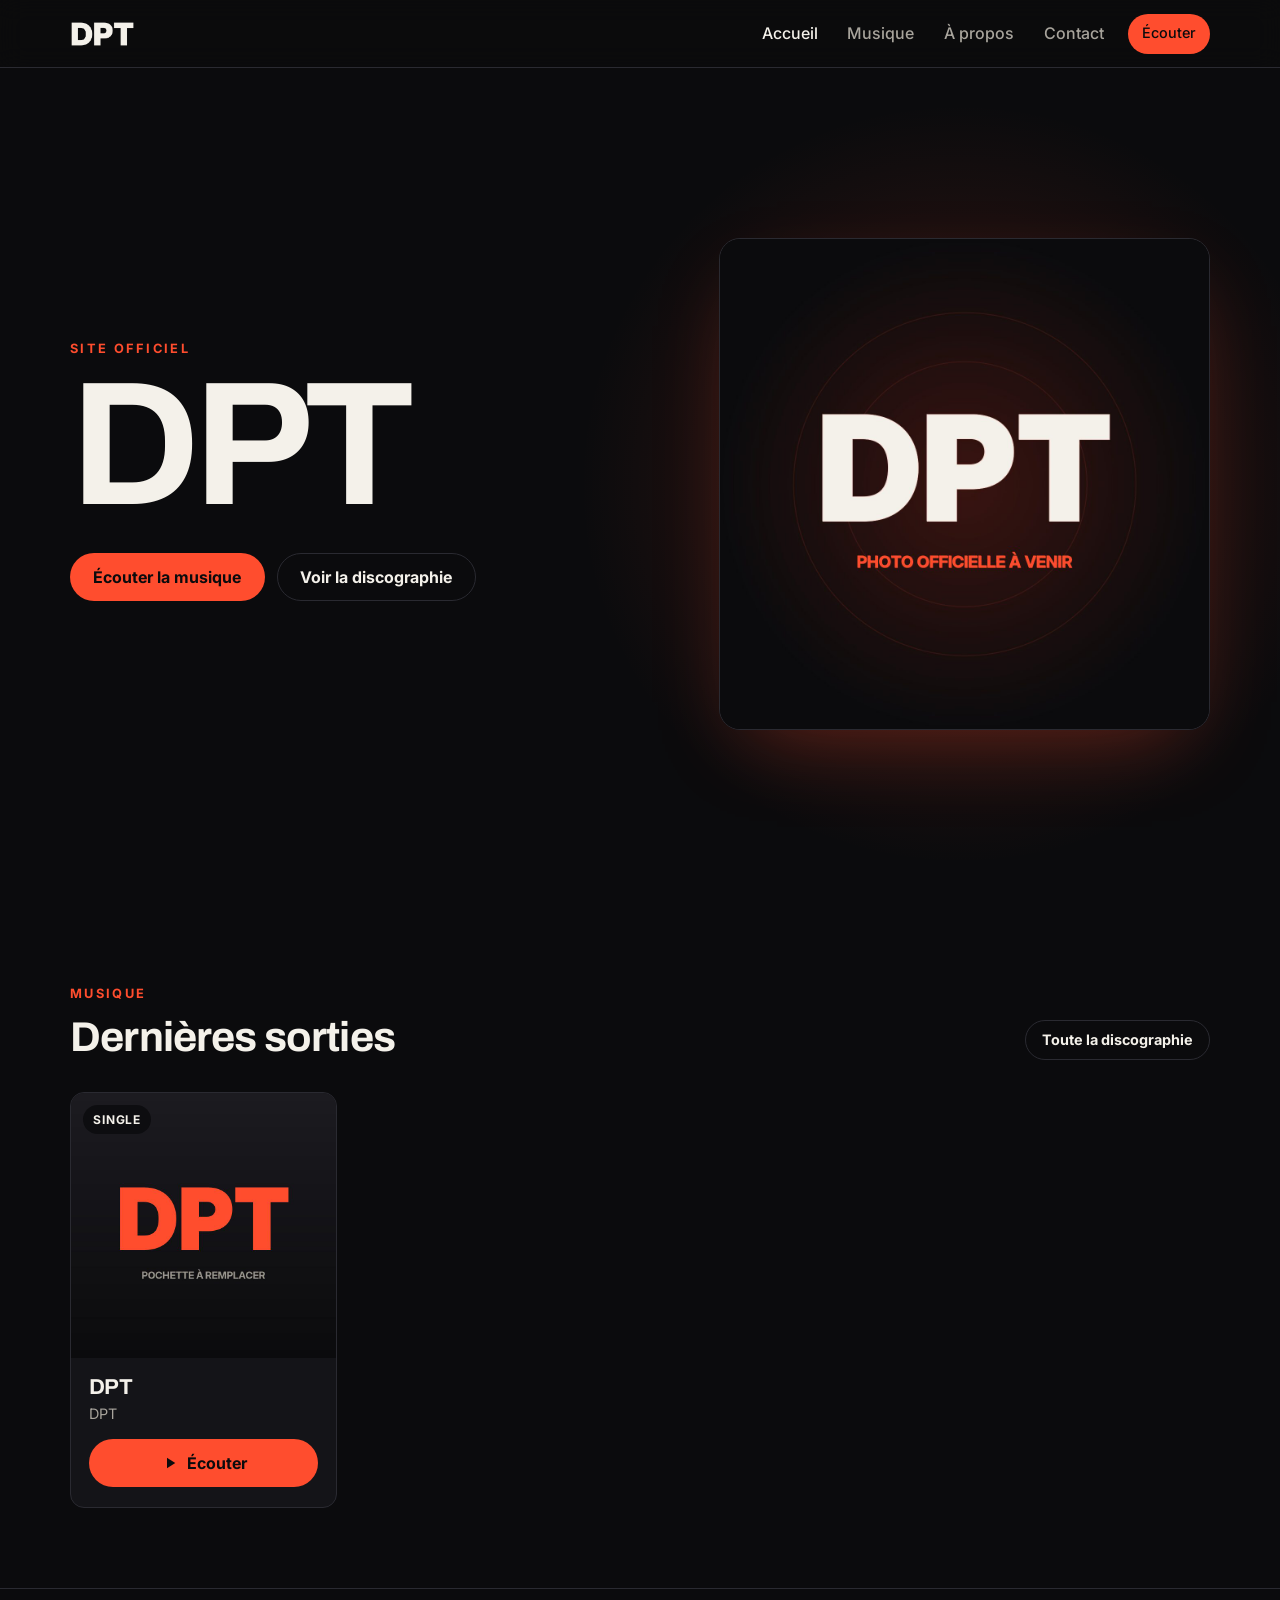
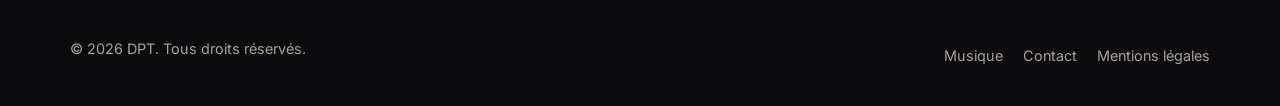
==== index.html @ 4502f267 "Site officiel de DPT : pages, discographie dynamique, SEO et guide de publication Site statique comp" ====
<!DOCTYPE html>
<html lang="fr">
<head>
  <meta charset="utf-8">
  <meta name="viewport" content="width=device-width, initial-scale=1">
  <title>DPT — Site officiel</title>
  <meta name="description" content="Découvrez la musique de DPT : singles, projets, clips et liens d’écoute officiels.">
  <link rel="canonical" href="https://dptmusic.fr/">
  <meta name="theme-color" content="#0b0b0d">

  <!-- Partage sur les réseaux (WhatsApp, Instagram, X, Facebook) -->
  <meta property="og:type" content="website">
  <meta property="og:site_name" content="DPT">
  <meta property="og:locale" content="fr_FR">
  <meta property="og:title" content="DPT — Site officiel">
  <meta property="og:description" content="Écoutez toute la musique de DPT.">
  <meta property="og:image" content="https://dptmusic.fr/assets/img/artist.jpg">
  <meta property="og:image:width" content="1200">
  <meta property="og:image:height" content="1200">
  <meta property="og:image:alt" content="DPT">
  <meta property="og:url" content="https://dptmusic.fr/">
  <meta name="twitter:card" content="summary_large_image">
  <meta name="twitter:title" content="DPT — Site officiel">
  <meta name="twitter:description" content="Écoutez toute la musique de DPT.">
  <meta name="twitter:image" content="https://dptmusic.fr/assets/img/artist.jpg">

  <!-- Favicon -->
  <link rel="icon" href="assets/img/favicon.svg" type="image/svg+xml">
  <link rel="icon" href="assets/img/favicon-32.png" sizes="32x32" type="image/png">
  <link rel="apple-touch-icon" href="assets/img/apple-touch-icon.png">

  <!-- Polices -->
  <link rel="preconnect" href="https://fonts.googleapis.com">
  <link rel="preconnect" href="https://fonts.gstatic.com" crossorigin>
  <link rel="stylesheet" href="https://fonts.googleapis.com/css2?family=Archivo:wght@800;900&amp;family=Inter:wght@400;500;600;700&amp;display=swap">

  <link rel="stylesheet" href="assets/css/style.css">
  <script src="assets/js/main.js" defer></script>
</head><body>
  <a class="skip-link" href="#contenu">Aller au contenu</a>

  <header class="site-header">
    <div class="container">
      <a class="brand" href="index.html" aria-label="DPT — Accueil">
        <!-- LOGO : remplacez assets/img/logo.png par le logo officiel (PNG transparent, environ 600 px de large) -->
        <img src="assets/img/logo.png" alt="DPT" width="413" height="166">
      </a>
      <button class="nav-toggle" type="button" aria-expanded="false" aria-controls="site-nav" aria-label="Ouvrir le menu"><span></span></button>
      <nav id="site-nav" class="nav" aria-label="Navigation principale">
        <a href="index.html" aria-current="page">Accueil</a>
        <a href="music.html">Musique</a>
        <a href="about.html">À propos</a>
        <a href="contact.html">Contact</a>
        <!-- Bouton « Écouter » : le lien se règle dans assets/data/site.json (listenLink) -->
        <a class="btn btn-primary btn-sm" href="https://ditto.fm/dpt-dpt" data-listen>Écouter</a>
      </nav>
    </div>
  </header>

  <main id="contenu">
    <section class="hero">
      <div class="container hero-grid">
        <div>
          <span class="eyebrow reveal">Site officiel</span>
          <h1 class="hero-title reveal">DPT</h1>
          <!-- SLOGAN : à renseigner dans assets/data/site.json (tagline). Masqué tant qu'il est vide. -->
          <p class="hero-tagline reveal reveal-2" data-tagline></p>
          <div class="hero-actions reveal reveal-2">
            <a class="btn btn-primary" href="https://ditto.fm/dpt-dpt" data-listen>Écouter la musique</a>
            <a class="btn btn-ghost" href="music.html">Voir la discographie</a>
          </div>
          <ul class="socials reveal reveal-3" data-socials aria-label="DPT sur les réseaux"></ul>
        </div>
        <div class="hero-media reveal reveal-2">
          <!-- PHOTO OFFICIELLE : remplacez assets/img/artist.jpg (format carré conseillé, 1200 × 1200 px, moins de 300 Ko) -->
          <img src="assets/img/artist.jpg" alt="Portrait de l’artiste DPT" width="1200" height="1200" fetchpriority="high">
        </div>
      </div>
    </section>

    <section class="section" aria-labelledby="latest-title">
      <div class="container">
        <div class="section-head">
          <div>
            <span class="eyebrow">Musique</span>
            <h2 id="latest-title">Dernières sorties</h2>
          </div>
          <a class="btn btn-ghost btn-sm" href="music.html">Toute la discographie</a>
        </div>
        <!-- Affiche automatiquement les 3 premiers morceaux de assets/data/tracks.json -->
        <div class="tracks-grid" data-latest="3" aria-live="polite"></div>
      </div>
    </section>
  </main>

  <footer class="site-footer">
    <div class="container">
      <!-- Réseaux sociaux : liens à renseigner dans assets/data/site.json (socials). Les liens vides ne s'affichent pas. -->
      <ul class="socials" data-socials aria-label="DPT sur les réseaux"></ul>
      <div class="footer-grid">
        <p>&copy; <span data-year>2026</span> DPT. Tous droits réservés.</p>
        <ul class="footer-links">
          <li><a href="music.html">Musique</a></li>
          <li><a href="contact.html">Contact</a></li>
          <li><a href="mentions-legales.html">Mentions légales</a></li>
        </ul>
      </div>
    </div>
  </footer>
</body>
</html>
---- assets/css/style.css ----
/* ==========================================================================
   DPT — Site officiel
   Feuille de style unique. Les couleurs principales se changent ici (:root).
   ========================================================================== */

:root {
  /* --- Couleurs : modifiez ces valeurs pour changer l'identité du site --- */
  --bg: #0b0b0d;          /* Fond principal (noir) */
  --bg-soft: #141418;     /* Fond des cartes et sections */
  --bg-raised: #1c1c22;   /* Fond au survol */
  --line: #2a2a31;        /* Bordures discrètes */
  --text: #f4f1ea;        /* Texte principal (blanc cassé) */
  --text-muted: #a8a49c;  /* Texte secondaire */
  --accent: #ff4d2e;      /* Couleur d'accent (rouge-orangé vif) */
  --accent-hover: #ff6a4f;
  --on-accent: #0b0b0d;   /* Texte posé sur la couleur d'accent */

  /* --- Typographie --- */
  --font-display: "Archivo", "Arial Black", system-ui, sans-serif;
  --font-body: "Inter", system-ui, -apple-system, "Segoe UI", Roboto, sans-serif;

  /* --- Mise en page --- */
  --max: 1180px;
  --radius: 14px;
  --header-h: 68px;
  --ease: cubic-bezier(.2, .7, .2, 1);
}

/* --- Base ---------------------------------------------------------------- */
*,
*::before,
*::after { box-sizing: border-box; }

html { scroll-behavior: smooth; -webkit-text-size-adjust: 100%; }

body {
  margin: 0;
  background: var(--bg);
  color: var(--text);
  font-family: var(--font-body);
  font-size: 1rem;
  line-height: 1.6;
  -webkit-font-smoothing: antialiased;
}

img { max-width: 100%; height: auto; display: block; }

a { color: inherit; }

h1, h2, h3 {
  font-family: var(--font-display);
  line-height: 1.05;
  letter-spacing: -0.02em;
  margin: 0 0 .5em;
}

p { margin: 0 0 1em; }

:focus-visible {
  outline: 3px solid var(--accent);
  outline-offset: 3px;
  border-radius: 6px;
}

.skip-link {
  position: absolute;
  left: 1rem;
  top: -100px;
  z-index: 100;
  padding: .6rem 1rem;
  background: var(--accent);
  color: var(--on-accent);
  font-weight: 700;
  border-radius: 8px;
  text-decoration: none;
}
.skip-link:focus { top: 1rem; }

.visually-hidden {
  position: absolute !important;
  width: 1px; height: 1px;
  overflow: hidden;
  clip: rect(0 0 0 0);
  white-space: nowrap;
}

.container {
  width: 100%;
  max-width: var(--max);
  margin: 0 auto;
  padding: 0 1.25rem;
}

/* --- En-tête et navigation ---------------------------------------------- */
.site-header {
  position: fixed;
  inset: 0 0 auto 0;
  z-index: 50;
  height: var(--header-h);
  background: rgba(11, 11, 13, .82);
  backdrop-filter: blur(12px);
  -webkit-backdrop-filter: blur(12px);
  border-bottom: 1px solid var(--line);
}

.site-header .container {
  height: 100%;
  display: flex;
  align-items: center;
  justify-content: space-between;
  gap: 1rem;
}

.brand {
  display: inline-flex;
  align-items: center;
  text-decoration: none;
}
.brand img { height: 26px; width: auto; }

.nav { display: flex; align-items: center; gap: .25rem; }

.nav a {
  padding: .5rem .8rem;
  border-radius: 999px;
  text-decoration: none;
  font-weight: 500;
  color: var(--text-muted);
  transition: color .2s var(--ease), background .2s var(--ease);
}
.nav a:hover { color: var(--text); background: var(--bg-soft); }
.nav a[aria-current="page"] { color: var(--text); }

.nav .btn { margin-left: .5rem; }

.nav-toggle {
  display: none;
  width: 44px;
  height: 44px;
  padding: 0;
  border: 1px solid var(--line);
  border-radius: 10px;
  background: transparent;
  color: var(--text);
  cursor: pointer;
}
.nav-toggle span,
.nav-toggle span::before,
.nav-toggle span::after {
  display: block;
  width: 20px;
  height: 2px;
  margin: 0 auto;
  background: currentColor;
  border-radius: 2px;
  transition: transform .25s var(--ease), opacity .2s;
  position: relative;
}
.nav-toggle span::before,
.nav-toggle span::after { content: ""; position: absolute; left: 0; }
.nav-toggle span::before { top: -6px; }
.nav-toggle span::after { top: 6px; }
.nav-toggle[aria-expanded="true"] span { background: transparent; }
.nav-toggle[aria-expanded="true"] span::before { transform: translateY(6px) rotate(45deg); }
.nav-toggle[aria-expanded="true"] span::after { transform: translateY(-6px) rotate(-45deg); }

@media (max-width: 760px) {
  .nav-toggle { display: inline-block; }

  .nav {
    position: fixed;
    top: var(--header-h);
    left: 0;
    right: 0;
    flex-direction: column;
    align-items: stretch;
    gap: .25rem;
    padding: 1rem 1.25rem 1.5rem;
    background: var(--bg);
    border-bottom: 1px solid var(--line);
    transform: translateY(-8px);
    opacity: 0;
    visibility: hidden;
    transition: opacity .2s var(--ease), transform .2s var(--ease), visibility .2s;
  }
  .nav.is-open { opacity: 1; transform: none; visibility: visible; }
  .nav a { padding: .9rem 1rem; font-size: 1.1rem; }
  .nav .btn { margin: .5rem 0 0; justify-content: center; }
}

/* --- Boutons ------------------------------------------------------------- */
.btn {
  display: inline-flex;
  align-items: center;
  justify-content: center;
  gap: .5rem;
  min-height: 48px;
  padding: .75rem 1.4rem;
  border: 1px solid transparent;
  border-radius: 999px;
  font: 700 1rem/1 var(--font-body);
  text-decoration: none;
  cursor: pointer;
  transition: transform .2s var(--ease), background .2s var(--ease), border-color .2s var(--ease), color .2s var(--ease);
}
.btn svg { width: 18px; height: 18px; flex: none; fill: currentColor; }
.btn:hover { transform: translateY(-2px); }
.btn:active { transform: none; }

.btn-primary { background: var(--accent); color: var(--on-accent); }
.btn-primary:hover { background: var(--accent-hover); }

.btn-ghost { background: transparent; color: var(--text); border-color: var(--line); }
.btn-ghost:hover { border-color: var(--text-muted); background: var(--bg-soft); }

.btn-sm { min-height: 40px; padding: .55rem 1rem; font-size: .9rem; }

.nav .btn-primary,
.nav .btn-primary:hover { color: var(--on-accent); }
.nav .btn-primary:hover { background: var(--accent-hover); }

/* --- Sections ------------------------------------------------------------ */
main { padding-top: var(--header-h); }

.section { padding: 5rem 0; }
.section + .section { border-top: 1px solid var(--line); }

.section-head {
  display: flex;
  flex-wrap: wrap;
  align-items: flex-end;
  justify-content: space-between;
  gap: 1rem;
  margin-bottom: 2rem;
}
.section-head h2 { margin: 0; }

.eyebrow {
  display: inline-block;
  margin-bottom: .75rem;
  color: var(--accent);
  font-size: .8rem;
  font-weight: 700;
  letter-spacing: .18em;
  text-transform: uppercase;
}

h1.page-title { font-size: clamp(2.6rem, 8vw, 5rem); }
h2 { font-size: clamp(1.8rem, 4vw, 2.6rem); }

.lead { font-size: 1.15rem; color: var(--text-muted); max-width: 60ch; }

.page-hero { padding: 4rem 0 2rem; }

/* --- Accueil : hero ------------------------------------------------------ */
.hero {
  position: relative;
  min-height: calc(100vh - var(--header-h));
  min-height: calc(100svh - var(--header-h));
  display: flex;
  align-items: center;
  overflow: hidden;
  padding: 3rem 0;
}

.hero::before {
  content: "";
  position: absolute;
  top: 50%;
  right: -10%;
  width: 70vw;
  height: 70vw;
  max-width: 900px;
  max-height: 900px;
  transform: translateY(-50%);
  background: radial-gradient(circle, rgba(255, 77, 46, .2), transparent 60%);
  pointer-events: none;
}

.hero-grid {
  position: relative;
  display: grid;
  grid-template-columns: 1.1fr .9fr;
  align-items: center;
  gap: 3rem;
}

.hero-title {
  font-size: clamp(5rem, 18vw, 11rem);
  line-height: .85;
  letter-spacing: -0.04em;
  margin-bottom: 1.5rem;
}

.hero-tagline { font-size: clamp(1.1rem, 2.2vw, 1.35rem); color: var(--text-muted); max-width: 32ch; }

.hero-actions { display: flex; flex-wrap: wrap; gap: .75rem; margin: 2rem 0; }

.hero-media {
  position: relative;
  aspect-ratio: 1 / 1;
  border-radius: calc(var(--radius) * 1.5);
  overflow: hidden;
  border: 1px solid var(--line);
  box-shadow: 0 30px 80px -30px rgba(255, 77, 46, .35);
}
.hero-media img { width: 100%; height: 100%; object-fit: cover; }

@media (max-width: 860px) {
  .hero { min-height: 0; padding: 2.5rem 0 4rem; }
  .hero-grid { grid-template-columns: 1fr; gap: 2rem; }
  .hero-media { order: -1; max-width: 420px; }
}

/* --- Liens réseaux sociaux ----------------------------------------------- */
.socials {
  display: flex;
  flex-wrap: wrap;
  gap: .5rem;
  list-style: none;
  margin: 0;
  padding: 0;
}
.socials:empty { display: none; }

.socials a {
  display: inline-flex;
  align-items: center;
  gap: .5rem;
  min-height: 44px;
  padding: .5rem .9rem;
  border: 1px solid var(--line);
  border-radius: 999px;
  color: var(--text-muted);
  font-size: .9rem;
  font-weight: 500;
  text-decoration: none;
  transition: color .2s, border-color .2s, background .2s;
}
.socials a:hover { color: var(--text); border-color: var(--accent); background: var(--bg-soft); }
.socials svg { width: 18px; height: 18px; flex: none; fill: currentColor; }

/* --- Cartes morceaux ----------------------------------------------------- */
.tracks-grid {
  display: grid;
  grid-template-columns: repeat(auto-fill, minmax(250px, 1fr));
  gap: 1.5rem;
}

.track-card {
  display: flex;
  flex-direction: column;
  background: var(--bg-soft);
  border: 1px solid var(--line);
  border-radius: var(--radius);
  overflow: hidden;
  transition: transform .3s var(--ease), border-color .3s var(--ease), background .3s var(--ease);
}
.track-card:hover { transform: translateY(-4px); border-color: #3a3a44; background: var(--bg-raised); }

.track-cover {
  position: relative;
  aspect-ratio: 1 / 1;
  background: var(--bg-raised);
  overflow: hidden;
}
.track-cover img { width: 100%; height: 100%; object-fit: cover; transition: transform .5s var(--ease); }
.track-card:hover .track-cover img { transform: scale(1.04); }

.track-type {
  position: absolute;
  top: .75rem;
  left: .75rem;
  padding: .3rem .65rem;
  background: rgba(11, 11, 13, .8);
  border-radius: 999px;
  font-size: .75rem;
  font-weight: 700;
  letter-spacing: .06em;
  text-transform: uppercase;
}

.track-body { display: flex; flex-direction: column; gap: .9rem; flex: 1; padding: 1.1rem 1.1rem 1.25rem; }

.track-title { margin: 0; font-size: 1.35rem; }
.track-meta { margin: .2rem 0 0; color: var(--text-muted); font-size: .9rem; }

.track-actions { display: flex; flex-direction: column; gap: .6rem; margin-top: auto; }
.track-actions .btn { width: 100%; }

.platforms { display: flex; flex-wrap: wrap; gap: .4rem; list-style: none; margin: 0; padding: 0; }
.platforms:empty { display: none; }
.platforms a {
  display: inline-flex;
  align-items: center;
  justify-content: center;
  width: 44px;
  height: 44px;
  border: 1px solid var(--line);
  border-radius: 50%;
  color: var(--text-muted);
  transition: color .2s, border-color .2s;
}
.platforms a:hover { color: var(--text); border-color: var(--accent); }
.platforms svg { width: 18px; height: 18px; fill: currentColor; }

.empty-state {
  grid-column: 1 / -1;
  padding: 3rem 1rem;
  text-align: center;
  color: var(--text-muted);
  border: 1px dashed var(--line);
  border-radius: var(--radius);
}

/* --- Filtres et recherche (page Musique) --------------------------------- */
.toolbar {
  display: flex;
  flex-wrap: wrap;
  align-items: center;
  justify-content: space-between;
  gap: 1rem;
  margin-bottom: 2rem;
}

.filters { display: flex; flex-wrap: wrap; gap: .5rem; }

.filter-btn {
  min-height: 44px;
  padding: .5rem 1rem;
  border: 1px solid var(--line);
  border-radius: 999px;
  background: transparent;
  color: var(--text-muted);
  font: 600 .9rem/1 var(--font-body);
  cursor: pointer;
  transition: color .2s, border-color .2s, background .2s;
}
.filter-btn:hover { color: var(--text); border-color: var(--text-muted); }
.filter-btn[aria-pressed="true"] { background: var(--text); color: var(--bg); border-color: var(--text); }

.search {
  position: relative;
  flex: 1 1 220px;
  max-width: 320px;
}
.search input {
  width: 100%;
  min-height: 44px;
  padding: .6rem 1rem .6rem 2.6rem;
  border: 1px solid var(--line);
  border-radius: 999px;
  background: var(--bg-soft);
  color: var(--text);
  font: inherit;
}
.search input::placeholder { color: var(--text-muted); }
.search svg {
  position: absolute;
  left: .9rem;
  top: 50%;
  width: 18px;
  height: 18px;
  transform: translateY(-50%);
  fill: var(--text-muted);
  pointer-events: none;
}

@media (max-width: 560px) {
  .search { max-width: none; }
  .tracks-grid { grid-template-columns: 1fr; }
}

/* --- Page À propos ------------------------------------------------------- */
.about-grid {
  display: grid;
  grid-template-columns: .9fr 1.1fr;
  gap: 3rem;
  align-items: start;
}
.about-photo {
  border-radius: calc(var(--radius) * 1.5);
  overflow: hidden;
  border: 1px solid var(--line);
  position: sticky;
  top: calc(var(--header-h) + 2rem);
}
.about-block + .about-block { margin-top: 2.5rem; }
.about-block h2 { font-size: 1.5rem; }

blockquote.signature {
  margin: 3rem 0 0;
  padding: 1.5rem 1.75rem;
  border-left: 4px solid var(--accent);
  background: var(--bg-soft);
  border-radius: 0 var(--radius) var(--radius) 0;
  font-family: var(--font-display);
  font-size: clamp(1.3rem, 3vw, 1.8rem);
  line-height: 1.25;
}

@media (max-width: 860px) {
  .about-grid { grid-template-columns: 1fr; }
  .about-photo { position: static; max-width: 420px; }
}

/* Zones de contenu à compléter : bien visibles pour le propriétaire du site */
.placeholder {
  padding: 1rem 1.25rem;
  border: 1px dashed var(--accent);
  border-radius: 10px;
  background: rgba(255, 77, 46, .06);
  color: var(--text-muted);
  font-style: italic;
}

/* --- Page Contact -------------------------------------------------------- */
.contact-grid {
  display: grid;
  grid-template-columns: 1fr 1fr;
  gap: 3rem;
}
@media (max-width: 860px) { .contact-grid { grid-template-columns: 1fr; } }

.contact-card {
  padding: 1.75rem;
  background: var(--bg-soft);
  border: 1px solid var(--line);
  border-radius: var(--radius);
}
.contact-card + .contact-card { margin-top: 1.5rem; }
.contact-card h2 { font-size: 1.4rem; }

.contact-topics { list-style: none; margin: 1rem 0 0; padding: 0; display: grid; gap: .75rem; }
.contact-topics li { display: flex; gap: .75rem; align-items: baseline; }
.contact-topics strong { color: var(--accent); min-width: 8.5rem; }

.email-link { font-size: 1.25rem; font-weight: 700; color: var(--accent); word-break: break-all; }

.form { display: grid; gap: 1rem; }
.form label { display: block; margin-bottom: .35rem; font-weight: 600; font-size: .95rem; }
.form input,
.form select,
.form textarea {
  width: 100%;
  min-height: 48px;
  padding: .75rem 1rem;
  border: 1px solid var(--line);
  border-radius: 10px;
  background: var(--bg);
  color: var(--text);
  font: inherit;
}
.form textarea { min-height: 160px; resize: vertical; }
.form input:focus,
.form select:focus,
.form textarea:focus { border-color: var(--accent); outline: none; box-shadow: 0 0 0 3px rgba(255, 77, 46, .25); }
.form-status { margin: 0; min-height: 1.5em; color: var(--text-muted); }

/* --- Pages texte (mentions légales) -------------------------------------- */
.prose { max-width: 72ch; }
.prose h2 { font-size: 1.4rem; margin-top: 2.5rem; }

/* --- Pied de page -------------------------------------------------------- */
.site-footer {
  padding: 3rem 0 2rem;
  border-top: 1px solid var(--line);
  color: var(--text-muted);
  font-size: .9rem;
}
.footer-grid {
  display: flex;
  flex-wrap: wrap;
  align-items: center;
  justify-content: space-between;
  gap: 1.5rem;
}
.footer-links { display: flex; flex-wrap: wrap; gap: 1.25rem; list-style: none; margin: 0; padding: 0; }
.footer-links a { text-decoration: none; }
.footer-links a:hover { color: var(--text); text-decoration: underline; }
.site-footer .socials { margin-bottom: 1.5rem; }

/* --- Animation légère au chargement -------------------------------------- */
.reveal { opacity: 0; transform: translateY(16px); animation: reveal .7s var(--ease) forwards; }
.reveal-2 { animation-delay: .12s; }
.reveal-3 { animation-delay: .24s; }
@keyframes reveal { to { opacity: 1; transform: none; } }

@media (prefers-reduced-motion: reduce) {
  *, *::before, *::after { animation: none !important; transition: none !important; scroll-behavior: auto !important; }
  .reveal { opacity: 1; transform: none; }
}
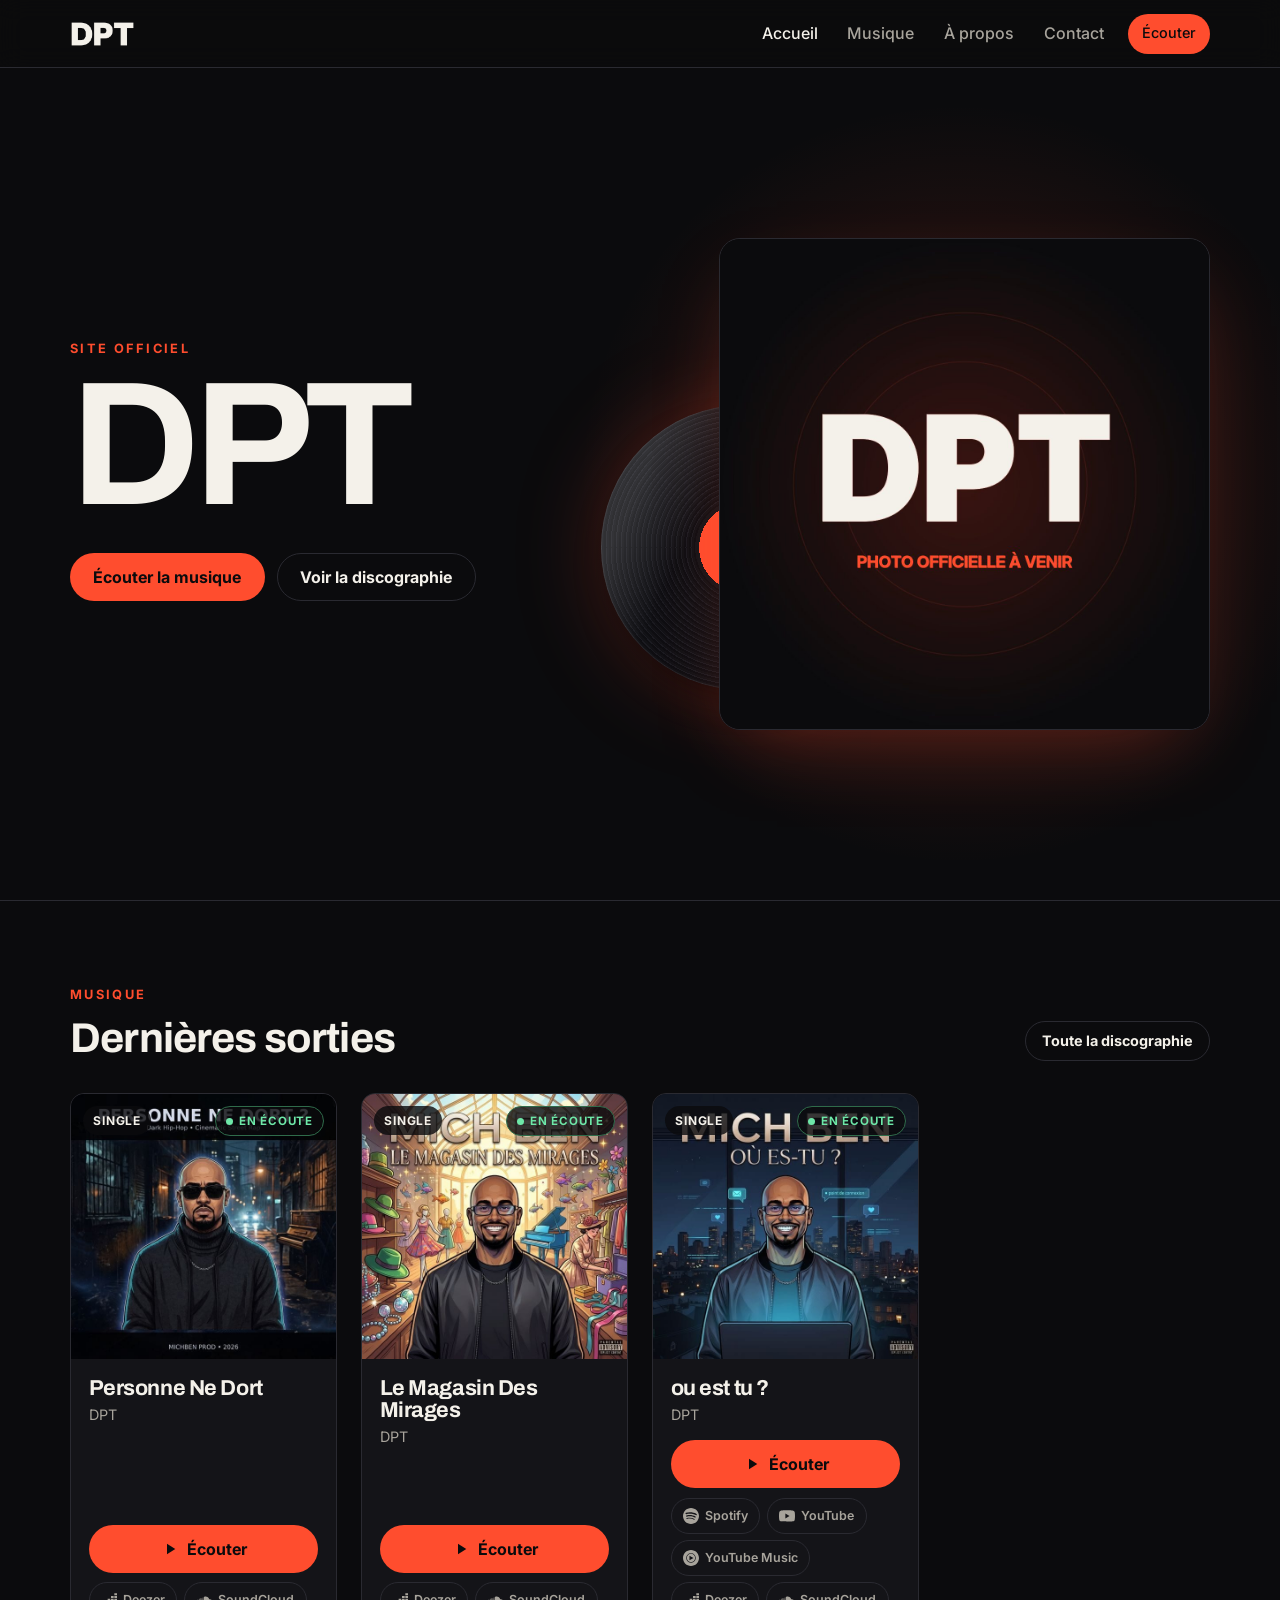
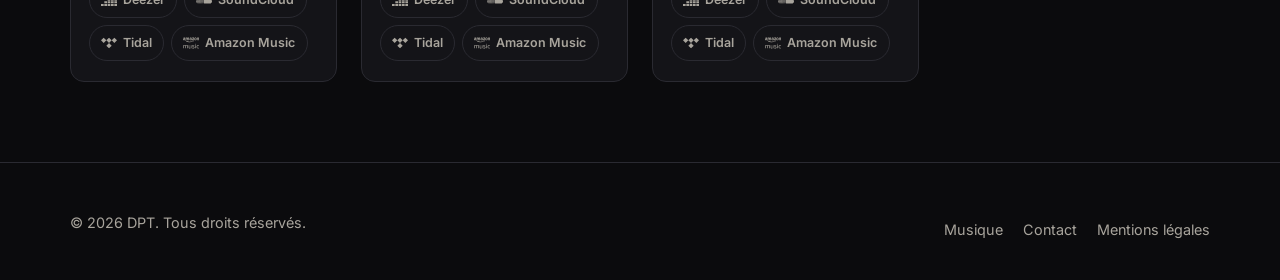
==== commit b35d0111: "Admin étendue, sorties à venir avec compte à rebours et disque animé Admin (/admin/) : - nouvel ongl" ====
--- a/index.html
+++ b/index.html
@@ -42,8 +42,8 @@
   <header class="site-header">
     <div class="container">
       <a class="brand" href="index.html" aria-label="DPT — Accueil">
-        <!-- LOGO : remplacez assets/img/logo.png par le logo officiel (PNG transparent, environ 600 px de large) -->
-        <img src="assets/img/logo.png" alt="DPT" width="413" height="166">
+        <!-- LOGO : à changer depuis /admin/ (onglet « Images »), ou en remplaçant assets/img/logo.png -->
+        <img src="assets/img/logo.png" alt="DPT" width="413" height="166" data-logo>
       </a>
       <button class="nav-toggle" type="button" aria-expanded="false" aria-controls="site-nav" aria-label="Ouvrir le menu"><span></span></button>
       <nav id="site-nav" class="nav" aria-label="Navigation principale">
@@ -72,9 +72,26 @@
           <ul class="socials reveal reveal-3" data-socials aria-label="DPT sur les réseaux"></ul>
         </div>
         <div class="hero-media reveal reveal-2">
-          <!-- PHOTO OFFICIELLE : remplacez assets/img/artist.jpg (format carré conseillé, 1200 × 1200 px, moins de 300 Ko) -->
-          <img src="assets/img/artist.jpg" alt="Portrait de l’artiste DPT" width="1200" height="1200" fetchpriority="high">
+          <div class="hero-photo">
+            <!-- PHOTO OFFICIELLE : à changer depuis /admin/ (onglet « Images »), ou en remplaçant assets/img/artist.jpg -->
+            <img src="assets/img/artist.jpg" alt="Portrait de l’artiste DPT" width="1200" height="1200" fetchpriority="high" data-artist-photo>
+          </div>
+          <div class="hero-vinyl" aria-hidden="true"><span class="vinyl"></span></div>
         </div>
+      </div>
+    </section>
+
+    <!-- Prochaines sorties : cette section apparaît dès qu'une sortie a une date
+         à venir (AAAA-MM-JJ) dans assets/data/tracks.json, avec son compte à rebours. -->
+    <section class="section" aria-labelledby="upcoming-title" data-block hidden>
+      <div class="container">
+        <div class="section-head">
+          <div>
+            <span class="eyebrow">Bientôt</span>
+            <h2 id="upcoming-title">Prochaines sorties</h2>
+          </div>
+        </div>
+        <div class="tracks-grid" data-upcoming aria-live="polite"></div>
       </div>
     </section>
 
--- a/assets/css/style.css
+++ b/assets/css/style.css
@@ -42,6 +42,8 @@
   line-height: 1.6;
   -webkit-font-smoothing: antialiased;
 }
+
+[hidden] { display: none !important; }
 
 img { max-width: 100%; height: auto; display: block; }
 
@@ -299,12 +301,18 @@
 .hero-media {
   position: relative;
   aspect-ratio: 1 / 1;
+}
+/* La photo est dans son propre cadre : le disque peut dépasser autour. */
+.hero-photo {
+  position: relative;
+  z-index: 1;
+  height: 100%;
   border-radius: calc(var(--radius) * 1.5);
   overflow: hidden;
   border: 1px solid var(--line);
   box-shadow: 0 30px 80px -30px rgba(255, 77, 46, .35);
 }
-.hero-media img { width: 100%; height: 100%; object-fit: cover; }
+.hero-photo img { width: 100%; height: 100%; object-fit: cover; }
 
 @media (max-width: 860px) {
   .hero { min-height: 0; padding: 2.5rem 0 4rem; }
@@ -385,6 +393,71 @@
 .track-title { margin: 0; font-size: 1.35rem; }
 .track-meta { margin: .2rem 0 0; color: var(--text-muted); font-size: .9rem; }
 
+/* Étiquette de statut : « En écoute » (vert) ou « À venir » (accent). */
+.track-status {
+  position: absolute;
+  top: .75rem;
+  right: .75rem;
+  display: inline-flex;
+  align-items: center;
+  gap: .4rem;
+  padding: .3rem .65rem;
+  background: rgba(11, 11, 13, .8);
+  border: 1px solid #2f6b4a;
+  border-radius: 999px;
+  color: #6ee7a8;
+  font-size: .72rem;
+  font-weight: 700;
+  letter-spacing: .06em;
+  text-transform: uppercase;
+}
+.track-status::before {
+  content: "";
+  width: 7px;
+  height: 7px;
+  border-radius: 50%;
+  background: currentColor;
+  box-shadow: 0 0 0 0 currentColor;
+  animation: pulse 2s infinite;
+}
+.track-status.is-soon {
+  border-color: var(--accent);
+  color: var(--accent-hover);
+}
+@keyframes pulse {
+  0% { box-shadow: 0 0 0 0 rgba(110, 231, 168, .5); }
+  70% { box-shadow: 0 0 0 7px rgba(110, 231, 168, 0); }
+  100% { box-shadow: 0 0 0 0 rgba(110, 231, 168, 0); }
+}
+
+/* Les sorties à venir se repèrent d'un coup d'œil. */
+.track-card.is-soon { border-color: rgba(255, 77, 46, .55); }
+.track-card.is-soon .track-cover img { filter: saturate(.75) brightness(.8); }
+
+/* Compte à rebours jusqu'à la sortie. */
+.countdown {
+  margin: .9rem 0 0;
+  padding: .6rem .75rem;
+  border: 1px solid rgba(255, 77, 46, .4);
+  border-radius: 10px;
+  background: rgba(255, 77, 46, .08);
+}
+.countdown-label {
+  display: block;
+  color: var(--text-muted);
+  font-size: .72rem;
+  font-weight: 700;
+  letter-spacing: .14em;
+  text-transform: uppercase;
+}
+.countdown-value {
+  display: block;
+  font-family: var(--font-display);
+  font-size: 1.15rem;
+  font-variant-numeric: tabular-nums;
+  color: var(--text);
+}
+
 .track-actions { display: flex; flex-direction: column; gap: .6rem; margin-top: auto; }
 .track-actions .btn { width: 100%; }
 
@@ -393,16 +466,20 @@
 .platforms a {
   display: inline-flex;
   align-items: center;
-  justify-content: center;
-  width: 44px;
-  height: 44px;
-  border: 1px solid var(--line);
-  border-radius: 50%;
+  gap: .4rem;
+  min-height: 36px;
+  padding: .3rem .7rem;
+  border: 1px solid var(--line);
+  border-radius: 999px;
   color: var(--text-muted);
-  transition: color .2s, border-color .2s;
-}
-.platforms a:hover { color: var(--text); border-color: var(--accent); }
-.platforms svg { width: 18px; height: 18px; fill: currentColor; }
+  font-size: .78rem;
+  font-weight: 600;
+  text-decoration: none;
+  transition: color .2s, border-color .2s, background .2s;
+}
+.platforms a:hover { color: var(--text); border-color: var(--accent); background: var(--bg-raised); }
+.platforms svg { width: 16px; height: 16px; flex: none; fill: currentColor; }
+.platform-name { white-space: nowrap; }
 
 .empty-state {
   grid-column: 1 / -1;
@@ -580,6 +657,64 @@
 .footer-links a:hover { color: var(--text); text-decoration: underline; }
 .site-footer .socials { margin-bottom: 1.5rem; }
 
+/* --- Disque vinyle qui tourne -------------------------------------------- */
+/* Un disque dessiné entièrement en CSS : sillons, étiquette centrale et trou.
+   Il tourne en continu (et s'arrête pour qui demande moins d'animations). */
+.vinyl {
+  display: block;
+  aspect-ratio: 1 / 1;
+  border-radius: 50%;
+  background:
+    radial-gradient(circle at 50% 50%, #d8d2c6 0 7%, #0b0b0d 7% 9%, var(--accent) 9% 22%, #141418 22% 24%, transparent 24%),
+    repeating-radial-gradient(circle at 50% 50%, #121216 0 2px, #1b1b21 2px 3px, #0e0e12 3px 5px),
+    #101014;
+  box-shadow: inset 0 0 0 1px rgba(255, 255, 255, .07), 0 18px 40px -20px rgba(0, 0, 0, .9);
+  animation: spin 6s linear infinite;
+}
+/* Reflet discret posé sur le disque. */
+.vinyl::after {
+  content: "";
+  position: absolute;
+  inset: 0;
+  border-radius: 50%;
+  background: linear-gradient(115deg, rgba(255, 255, 255, .14) 0 18%, transparent 36% 64%, rgba(255, 255, 255, .08) 82% 100%);
+}
+
+@keyframes spin { to { transform: rotate(360deg); } }
+
+/* Accueil : grand disque derrière la photo officielle. */
+.hero-vinyl {
+  position: absolute;
+  z-index: 0;
+  width: 58%;
+  left: -24%;
+  bottom: 8%;
+  pointer-events: none;
+  filter: drop-shadow(0 0 40px rgba(255, 77, 46, .25));
+}
+.hero-vinyl .vinyl { position: relative; width: 100%; animation-duration: 9s; }
+
+/* Cartes morceaux : petit disque qui sort de la pochette au survol. */
+.vinyl-sm {
+  position: absolute;
+  z-index: 1;
+  width: 55%;
+  top: 22.5%;
+  right: 6%;
+  transform: translateX(42%);
+  opacity: 0;
+  transition: transform .45s var(--ease), opacity .35s var(--ease);
+  animation-duration: 4s;
+}
+.track-card:hover .vinyl-sm,
+.track-card:focus-within .vinyl-sm { transform: translateX(0); opacity: .96; }
+.track-card.is-soon .vinyl-sm { animation-duration: 12s; }
+
+@media (max-width: 860px) {
+  /* Sur mobile la photo est collée à gauche : le disque passe à droite. */
+  .hero-vinyl { width: 42%; left: auto; right: -4%; bottom: 6%; }
+}
+
 /* --- Animation légère au chargement -------------------------------------- */
 .reveal { opacity: 0; transform: translateY(16px); animation: reveal .7s var(--ease) forwards; }
 .reveal-2 { animation-delay: .12s; }
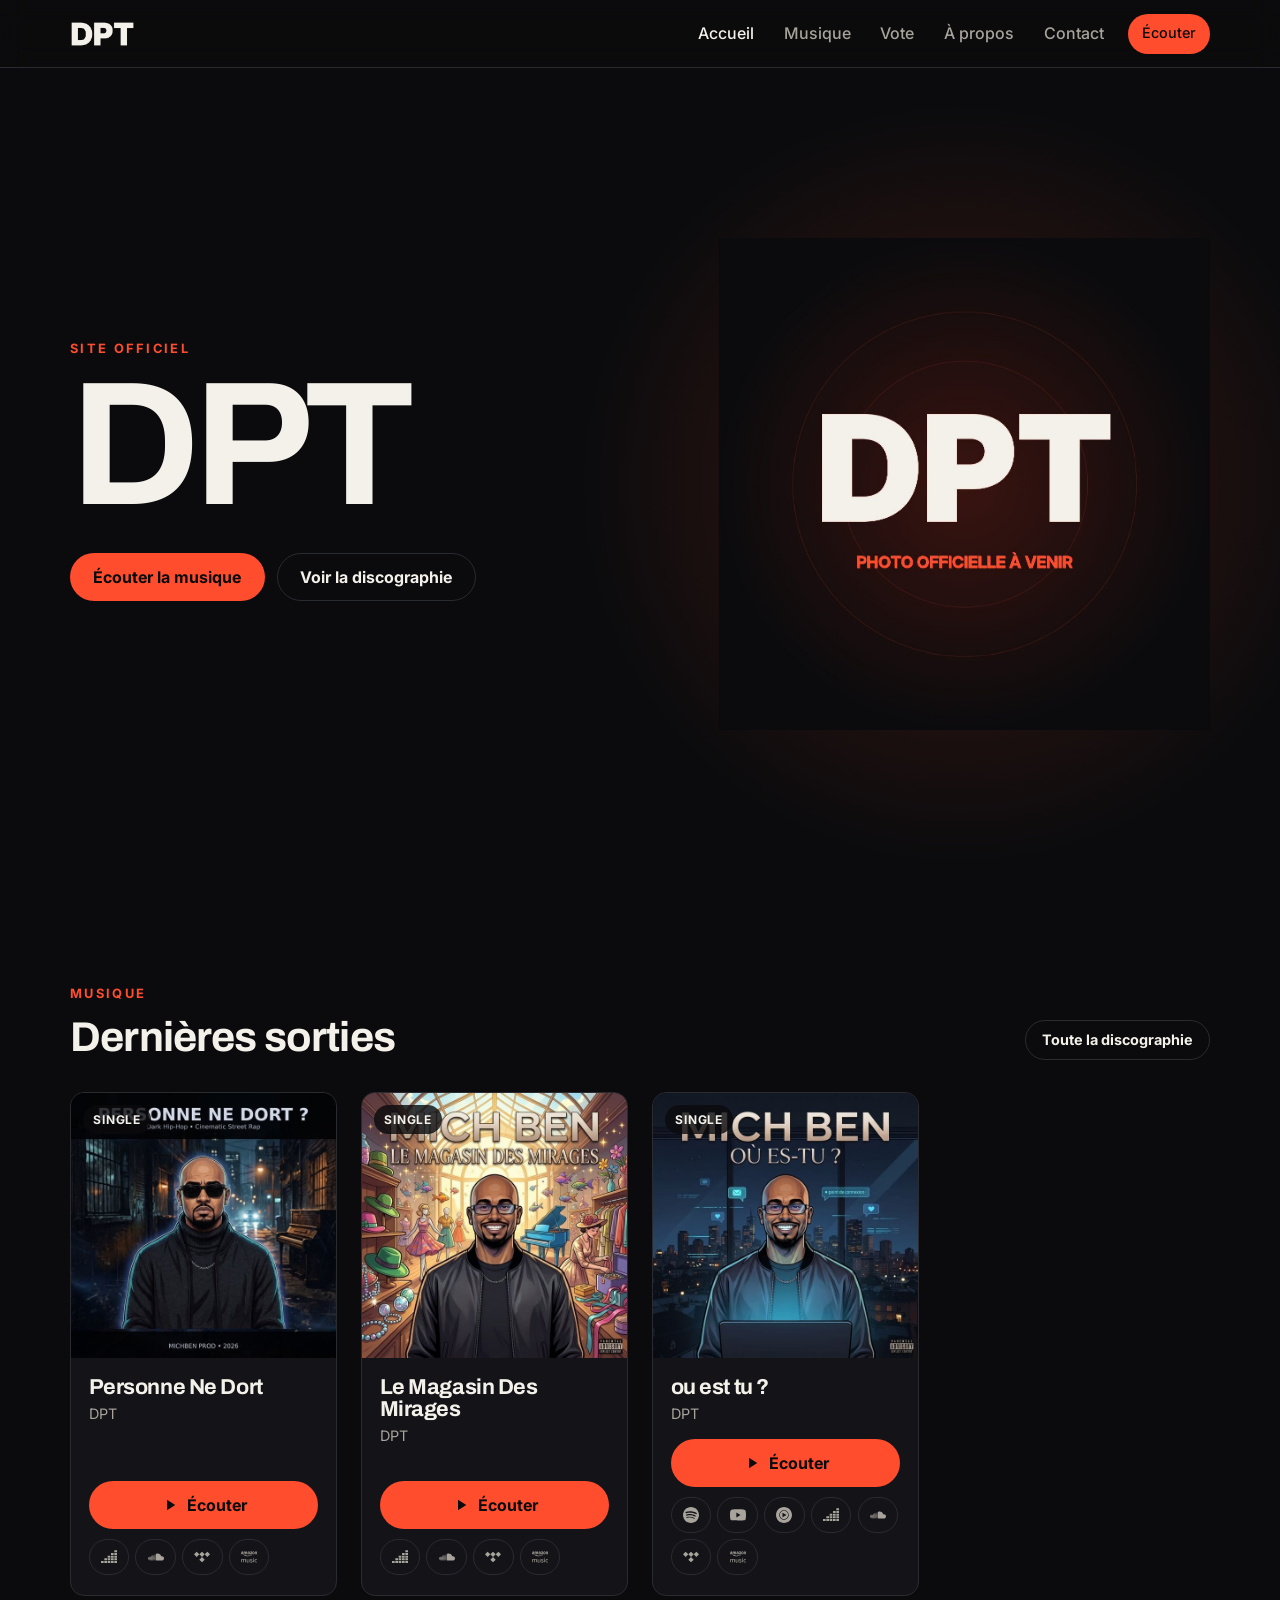
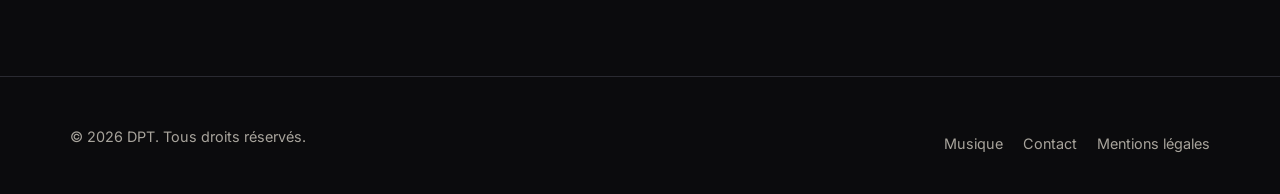
==== commit c67cf9ff: "Votes du public : pouces sur les morceaux et duels « Quelle version tu préfères ? » - Service dpt-vo" ====
--- a/index.html
+++ b/index.html
@@ -35,20 +35,23 @@
   <link rel="stylesheet" href="https://fonts.googleapis.com/css2?family=Archivo:wght@800;900&amp;family=Inter:wght@400;500;600;700&amp;display=swap">
 
   <link rel="stylesheet" href="assets/css/style.css">
+  <link rel="stylesheet" href="assets/css/votes.css">
   <script src="assets/js/main.js" defer></script>
+  <script src="assets/js/votes.js" defer></script>
 </head><body>
   <a class="skip-link" href="#contenu">Aller au contenu</a>
 
   <header class="site-header">
     <div class="container">
       <a class="brand" href="index.html" aria-label="DPT — Accueil">
-        <!-- LOGO : à changer depuis /admin/ (onglet « Images »), ou en remplaçant assets/img/logo.png -->
-        <img src="assets/img/logo.png" alt="DPT" width="413" height="166" data-logo>
+        <!-- LOGO : remplacez assets/img/logo.png par le logo officiel (PNG transparent, environ 600 px de large) -->
+        <img src="assets/img/logo.png" alt="DPT" width="413" height="166">
       </a>
       <button class="nav-toggle" type="button" aria-expanded="false" aria-controls="site-nav" aria-label="Ouvrir le menu"><span></span></button>
       <nav id="site-nav" class="nav" aria-label="Navigation principale">
         <a href="index.html" aria-current="page">Accueil</a>
         <a href="music.html">Musique</a>
+        <a href="vote.html">Vote</a>
         <a href="about.html">À propos</a>
         <a href="contact.html">Contact</a>
         <!-- Bouton « Écouter » : le lien se règle dans assets/data/site.json (listenLink) -->
@@ -72,26 +75,9 @@
           <ul class="socials reveal reveal-3" data-socials aria-label="DPT sur les réseaux"></ul>
         </div>
         <div class="hero-media reveal reveal-2">
-          <div class="hero-photo">
-            <!-- PHOTO OFFICIELLE : à changer depuis /admin/ (onglet « Images »), ou en remplaçant assets/img/artist.jpg -->
-            <img src="assets/img/artist.jpg" alt="Portrait de l’artiste DPT" width="1200" height="1200" fetchpriority="high" data-artist-photo>
-          </div>
-          <div class="hero-vinyl" aria-hidden="true"><span class="vinyl"></span></div>
+          <!-- PHOTO OFFICIELLE : remplacez assets/img/artist.jpg (format carré conseillé, 1200 × 1200 px, moins de 300 Ko) -->
+          <img src="assets/img/artist.jpg" alt="Portrait de l’artiste DPT" width="1200" height="1200" fetchpriority="high">
         </div>
-      </div>
-    </section>
-
-    <!-- Prochaines sorties : cette section apparaît dès qu'une sortie a une date
-         à venir (AAAA-MM-JJ) dans assets/data/tracks.json, avec son compte à rebours. -->
-    <section class="section" aria-labelledby="upcoming-title" data-block hidden>
-      <div class="container">
-        <div class="section-head">
-          <div>
-            <span class="eyebrow">Bientôt</span>
-            <h2 id="upcoming-title">Prochaines sorties</h2>
-          </div>
-        </div>
-        <div class="tracks-grid" data-upcoming aria-live="polite"></div>
       </div>
     </section>
 
--- a/assets/css/votes.css
+++ b/assets/css/votes.css
@@ -0,0 +1,137 @@
+/* Votes du public : pouces sur les morceaux et page « Vote » (assets/js/votes.js). */
+
+/* --- Pouces haut / bas ---------------------------------------------------- */
+.track-votes { display: flex; flex-wrap: wrap; align-items: center; gap: .5rem; }
+.thumb-btn {
+  display: inline-flex;
+  align-items: center;
+  gap: .4rem;
+  min-height: 40px;
+  padding: .4rem .85rem;
+  border: 1px solid var(--line);
+  border-radius: 999px;
+  background: transparent;
+  color: var(--text-muted);
+  font: inherit;
+  font-weight: 600;
+  font-size: .9rem;
+  cursor: pointer;
+  transition: color .2s var(--ease), border-color .2s var(--ease), background .2s var(--ease), transform .2s var(--ease);
+}
+.thumb-btn svg { width: 18px; height: 18px; fill: currentColor; }
+.thumb-btn svg.is-down { transform: rotate(180deg); }
+.thumb-btn:hover { color: var(--text); border-color: var(--text-muted); }
+.thumb-btn:active { transform: scale(.94); }
+.thumb-btn[aria-pressed="true"] { color: var(--on-accent); background: var(--accent); border-color: var(--accent); }
+.thumb-btn[aria-pressed="true"][data-value="-1"] { color: var(--text); background: var(--bg-raised); border-color: var(--text-muted); }
+.thumb-btn:disabled { opacity: .6; cursor: wait; }
+.thumb-btn:focus-visible { outline: 2px solid var(--accent); outline-offset: 2px; }
+.thumb-status { flex-basis: 100%; margin: 0; color: var(--text-muted); font-size: .85rem; }
+.thumb-status:empty { display: none; }
+
+/* Fenêtre du captcha (n'apparaît que si Cloudflare a un doute). */
+.captcha-float {
+  position: fixed;
+  left: 50%;
+  bottom: 1rem;
+  z-index: 100;
+  transform: translateX(-50%);
+  display: none;
+  padding: .75rem;
+  background: var(--bg-soft);
+  border: 1px solid var(--line);
+  border-radius: var(--radius);
+  box-shadow: 0 10px 40px rgba(0, 0, 0, .5);
+}
+.captcha-float.is-visible { display: block; }
+
+/* --- Page « Vote » -------------------------------------------------------- */
+.duels { display: grid; gap: 2rem; }
+.duel-card {
+  padding: clamp(1.25rem, 3vw, 2rem);
+  background: var(--bg-soft);
+  border: 1px solid var(--line);
+  border-radius: var(--radius);
+}
+.duel-card[data-status="open"] { border-color: rgba(255, 77, 46, .45); }
+.duel-head { display: flex; flex-wrap: wrap; gap: 1.25rem; align-items: center; margin-bottom: 1.5rem; }
+.duel-cover { width: 120px; height: 120px; object-fit: cover; border-radius: 10px; }
+.duel-badge {
+  display: inline-block;
+  margin-bottom: .6rem;
+  padding: .25rem .7rem;
+  border-radius: 999px;
+  border: 1px solid var(--line);
+  color: var(--text-muted);
+  font-size: .75rem;
+  font-weight: 700;
+  letter-spacing: .1em;
+  text-transform: uppercase;
+}
+.duel-card[data-status="open"] .duel-badge { border-color: var(--accent); color: var(--accent); }
+.duel-card[data-status="open"] .duel-badge::before {
+  content: "";
+  display: inline-block;
+  width: .5rem;
+  height: .5rem;
+  margin-right: .45rem;
+  border-radius: 50%;
+  background: var(--accent);
+  vertical-align: .05em;
+  animation: duel-live 1.4s ease-in-out infinite;
+}
+@keyframes duel-live { 50% { opacity: .25; } }
+.duel-title { margin: 0 0 .4rem; font-size: clamp(1.5rem, 4vw, 2.2rem); }
+.duel-desc { margin: 0 0 .5rem; color: var(--text-muted); }
+.duel-timer { margin: 0; font-weight: 700; font-variant-numeric: tabular-nums; font-size: 1.1rem; }
+.duel-total { margin: .2rem 0 0; color: var(--text-muted); font-size: .9rem; }
+.duel-total:empty { display: none; }
+
+.duel-versions { display: grid; grid-template-columns: repeat(auto-fit, minmax(240px, 1fr)); gap: 1rem; }
+.duel-version {
+  display: flex;
+  flex-direction: column;
+  gap: .75rem;
+  padding: 1.1rem;
+  border: 1px solid var(--line);
+  border-radius: 12px;
+  background: var(--bg);
+  transition: border-color .3s var(--ease);
+}
+.duel-version h3 { margin: 0; font-size: 1.3rem; }
+.duel-version.is-leading { border-color: var(--text-muted); }
+.duel-version.is-mine { border-color: var(--accent); }
+.duel-media { display: grid; gap: .5rem; }
+.duel-media:empty { display: none; }
+.duel-media audio { width: 100%; }
+.duel-bar { height: 10px; border-radius: 999px; background: var(--bg-raised); overflow: hidden; }
+.duel-bar span { display: block; height: 100%; width: 0; background: var(--accent); transition: width .8s var(--ease); }
+.duel-score { margin: 0; font-weight: 600; font-variant-numeric: tabular-nums; }
+.duel-vote { margin-top: auto; width: 100%; }
+.duel-status { margin-top: 1rem; }
+.duel-status:empty { display: none; }
+
+.account-box { margin-top: 2.5rem; }
+.account-form { max-width: 520px; padding: 1.75rem; background: var(--bg-soft); border: 1px solid var(--line); border-radius: var(--radius); }
+.account-form h2 { margin: 0; font-size: 1.6rem; }
+.account-form .hint { margin: 0; color: var(--text-muted); font-size: .9rem; }
+.account-bar {
+  display: flex;
+  flex-wrap: wrap;
+  align-items: center;
+  justify-content: space-between;
+  gap: 1rem;
+  padding: 1rem 1.25rem;
+  background: var(--bg-soft);
+  border: 1px solid var(--line);
+  border-radius: var(--radius);
+}
+.account-bar p { margin: 0; }
+.captcha-box { min-height: 65px; }
+.link-btn { justify-self: start; padding: 0; border: 0; background: none; color: var(--text); font: inherit; text-decoration: underline; cursor: pointer; }
+.link-btn:hover { color: var(--accent); }
+
+@media (prefers-reduced-motion: reduce) {
+  .duel-bar span, .thumb-btn { transition: none; }
+  .duel-card[data-status="open"] .duel-badge::before { animation: none; }
+}
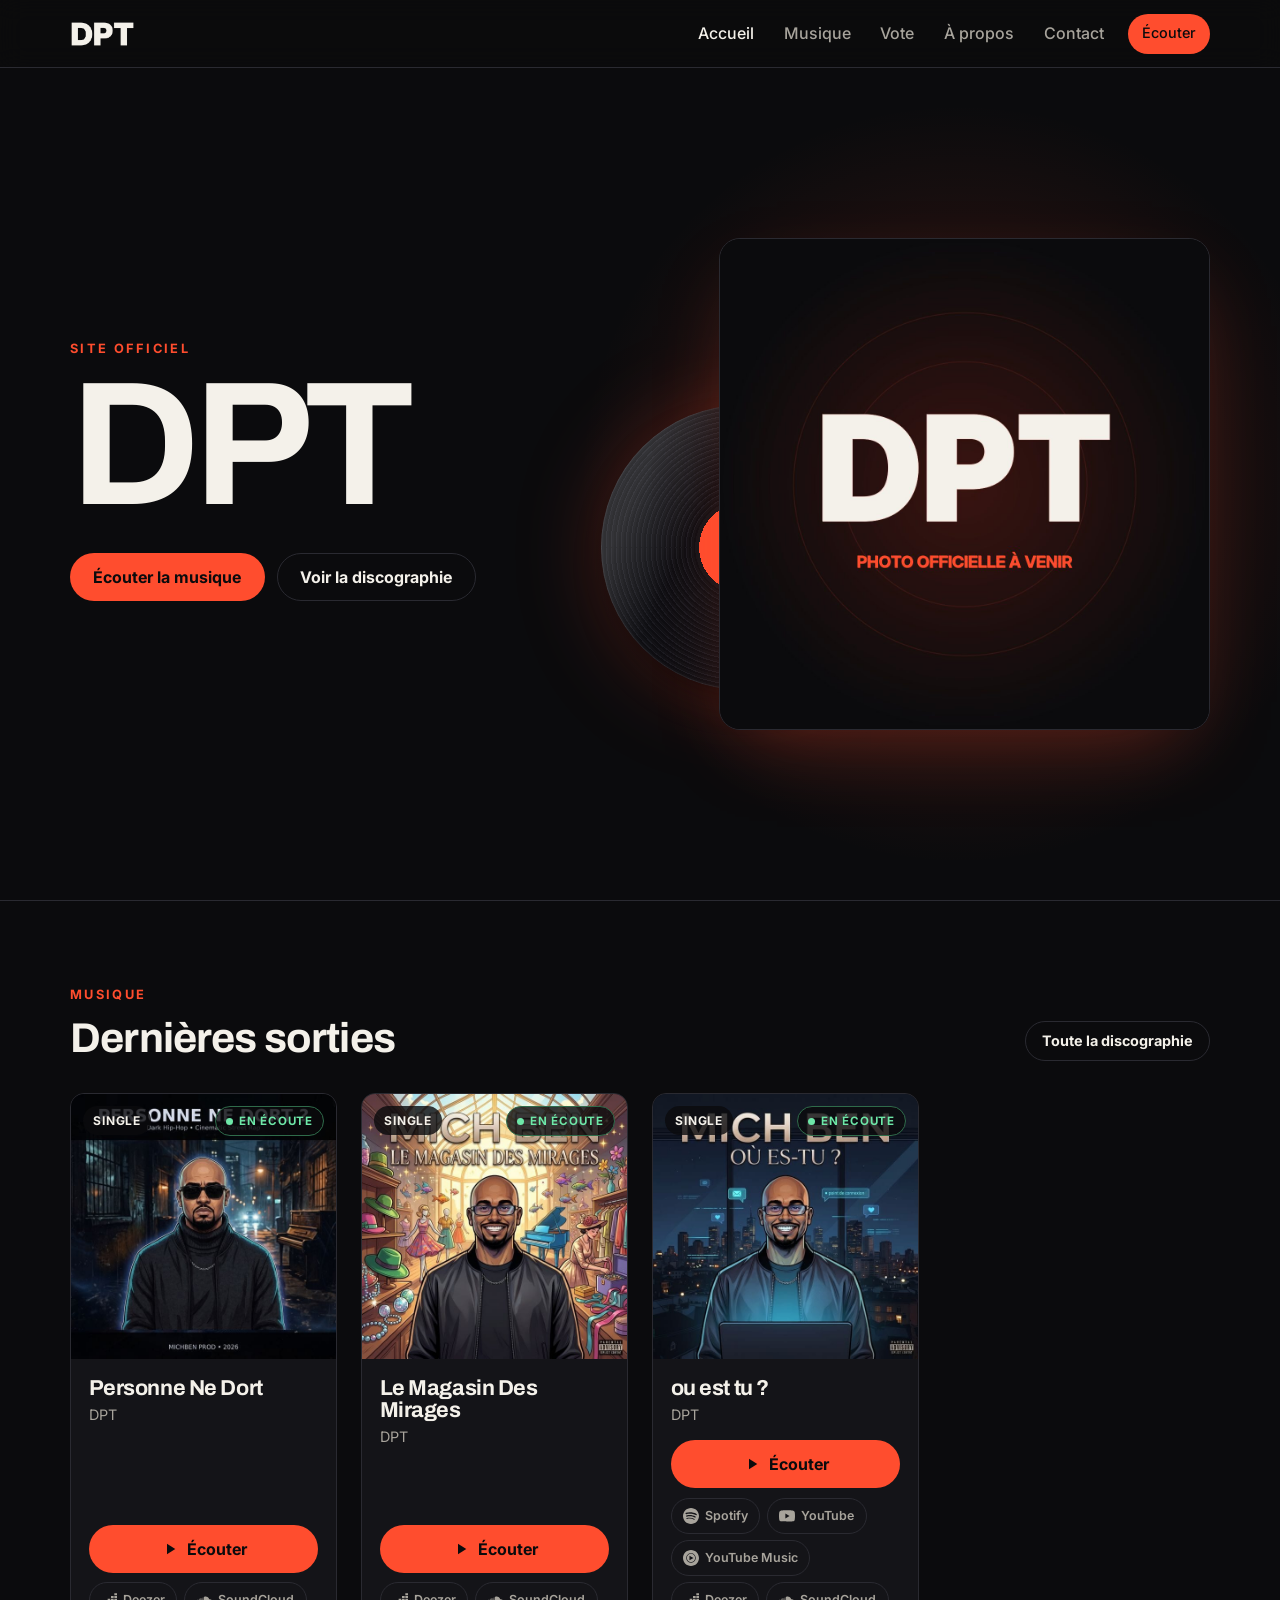
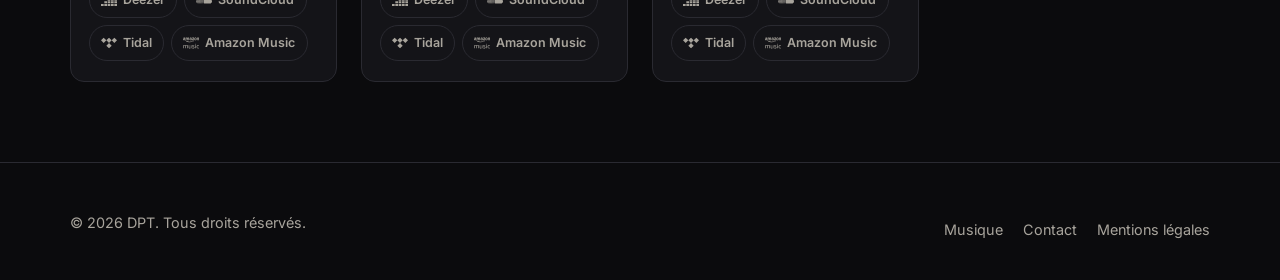
==== commit 38560cc7: "Merge remote-tracking branch 'origin/main' into claude/project-thread-806h3n # Conflicts: #	README.m" ====
--- a/index.html
+++ b/index.html
@@ -44,8 +44,8 @@
   <header class="site-header">
     <div class="container">
       <a class="brand" href="index.html" aria-label="DPT — Accueil">
-        <!-- LOGO : remplacez assets/img/logo.png par le logo officiel (PNG transparent, environ 600 px de large) -->
-        <img src="assets/img/logo.png" alt="DPT" width="413" height="166">
+        <!-- LOGO : à changer depuis /admin/ (onglet « Images »), ou en remplaçant assets/img/logo.png -->
+        <img src="assets/img/logo.png" alt="DPT" width="413" height="166" data-logo>
       </a>
       <button class="nav-toggle" type="button" aria-expanded="false" aria-controls="site-nav" aria-label="Ouvrir le menu"><span></span></button>
       <nav id="site-nav" class="nav" aria-label="Navigation principale">
@@ -75,9 +75,26 @@
           <ul class="socials reveal reveal-3" data-socials aria-label="DPT sur les réseaux"></ul>
         </div>
         <div class="hero-media reveal reveal-2">
-          <!-- PHOTO OFFICIELLE : remplacez assets/img/artist.jpg (format carré conseillé, 1200 × 1200 px, moins de 300 Ko) -->
-          <img src="assets/img/artist.jpg" alt="Portrait de l’artiste DPT" width="1200" height="1200" fetchpriority="high">
+          <div class="hero-photo">
+            <!-- PHOTO OFFICIELLE : à changer depuis /admin/ (onglet « Images »), ou en remplaçant assets/img/artist.jpg -->
+            <img src="assets/img/artist.jpg" alt="Portrait de l’artiste DPT" width="1200" height="1200" fetchpriority="high" data-artist-photo>
+          </div>
+          <div class="hero-vinyl" aria-hidden="true"><span class="vinyl"></span></div>
         </div>
+      </div>
+    </section>
+
+    <!-- Prochaines sorties : cette section apparaît dès qu'une sortie a une date
+         à venir (AAAA-MM-JJ) dans assets/data/tracks.json, avec son compte à rebours. -->
+    <section class="section" aria-labelledby="upcoming-title" data-block hidden>
+      <div class="container">
+        <div class="section-head">
+          <div>
+            <span class="eyebrow">Bientôt</span>
+            <h2 id="upcoming-title">Prochaines sorties</h2>
+          </div>
+        </div>
+        <div class="tracks-grid" data-upcoming aria-live="polite"></div>
       </div>
     </section>
 
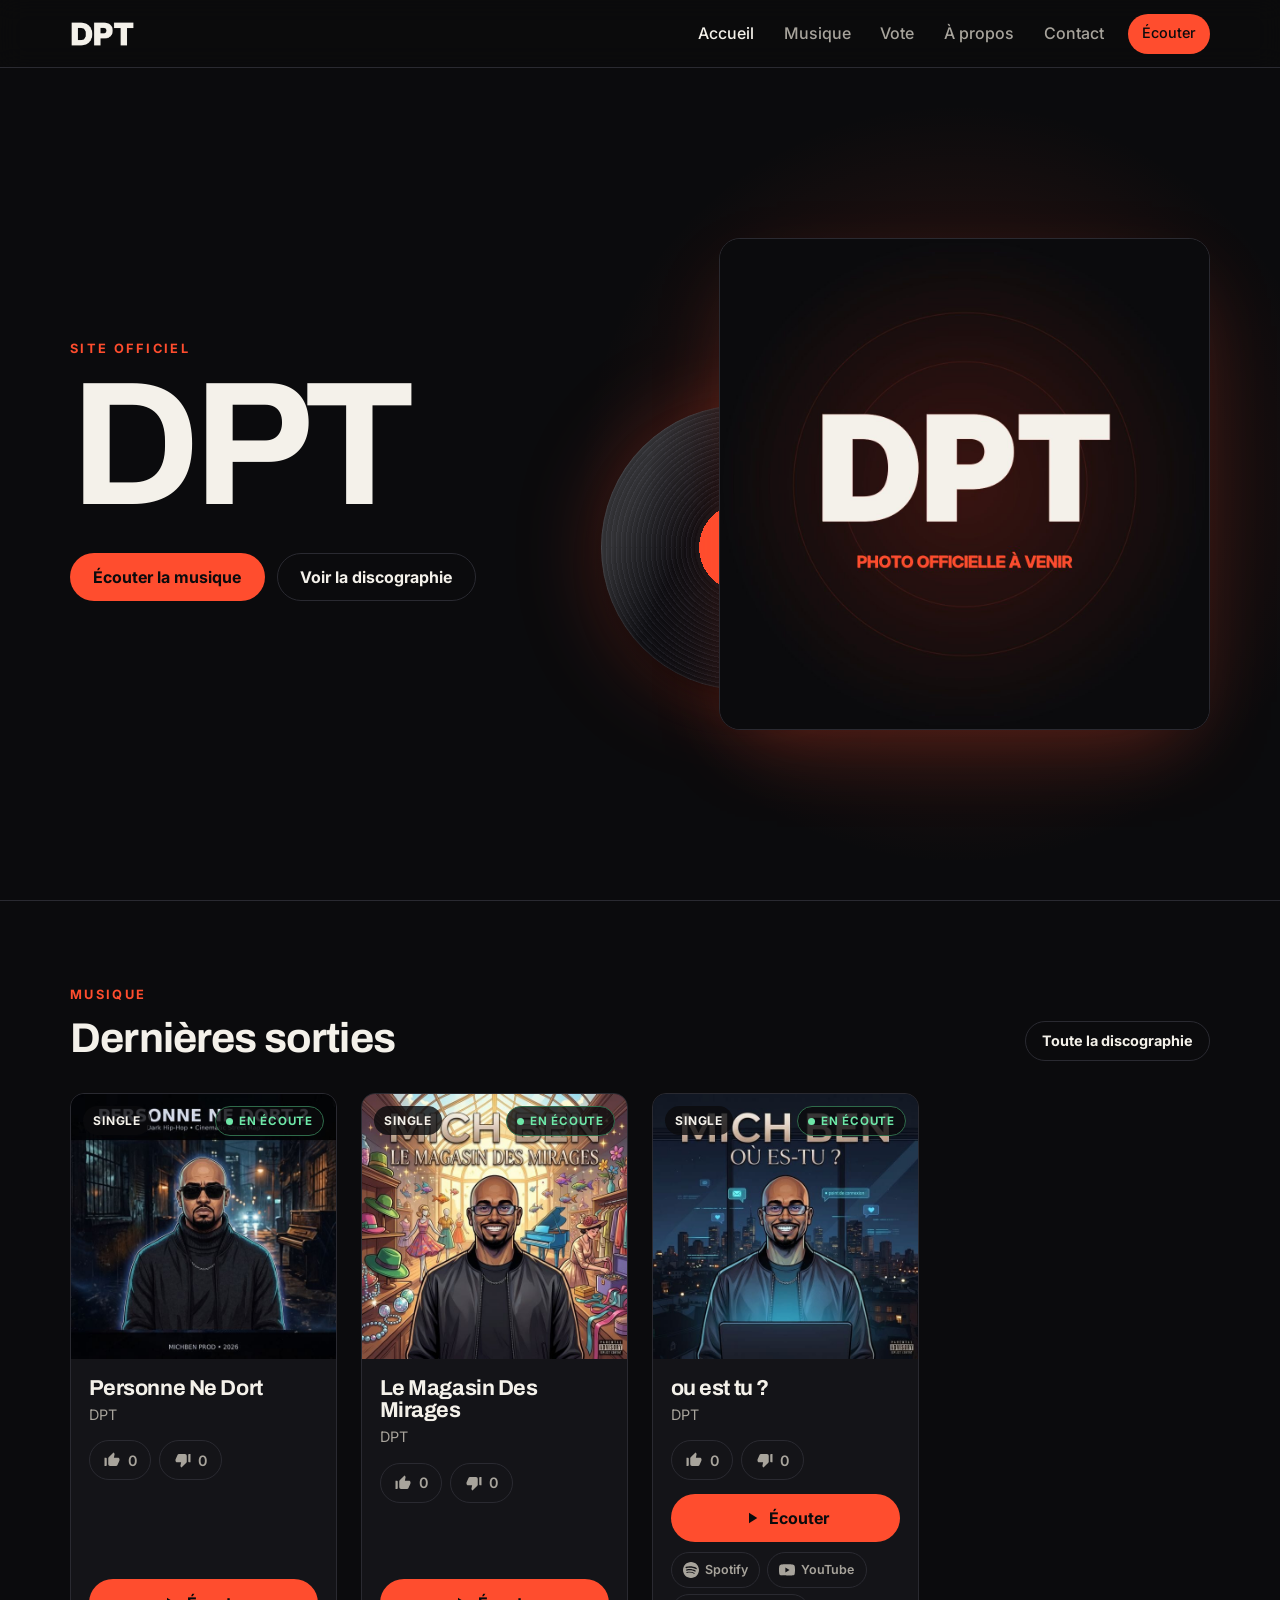
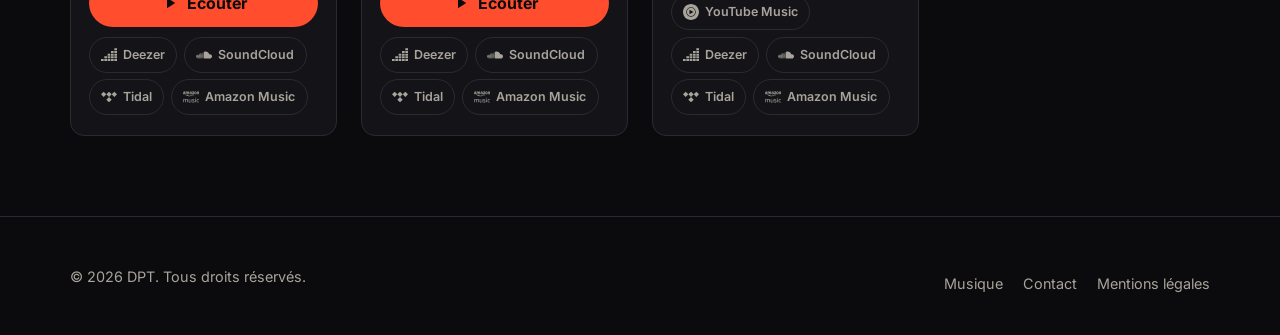
==== commit 14707d48: "Admin : forcer le chargement du nouveau script (onglets Textes et Images) admin/index.html chargeait" ====
--- a/index.html
+++ b/index.html
@@ -34,9 +34,9 @@
   <link rel="preconnect" href="https://fonts.gstatic.com" crossorigin>
   <link rel="stylesheet" href="https://fonts.googleapis.com/css2?family=Archivo:wght@800;900&amp;family=Inter:wght@400;500;600;700&amp;display=swap">
 
-  <link rel="stylesheet" href="assets/css/style.css">
+  <link rel="stylesheet" href="assets/css/style.css?v=5">
   <link rel="stylesheet" href="assets/css/votes.css">
-  <script src="assets/js/main.js" defer></script>
+  <script src="assets/js/main.js?v=5" defer></script>
   <script src="assets/js/votes.js" defer></script>
 </head><body>
   <a class="skip-link" href="#contenu">Aller au contenu</a>
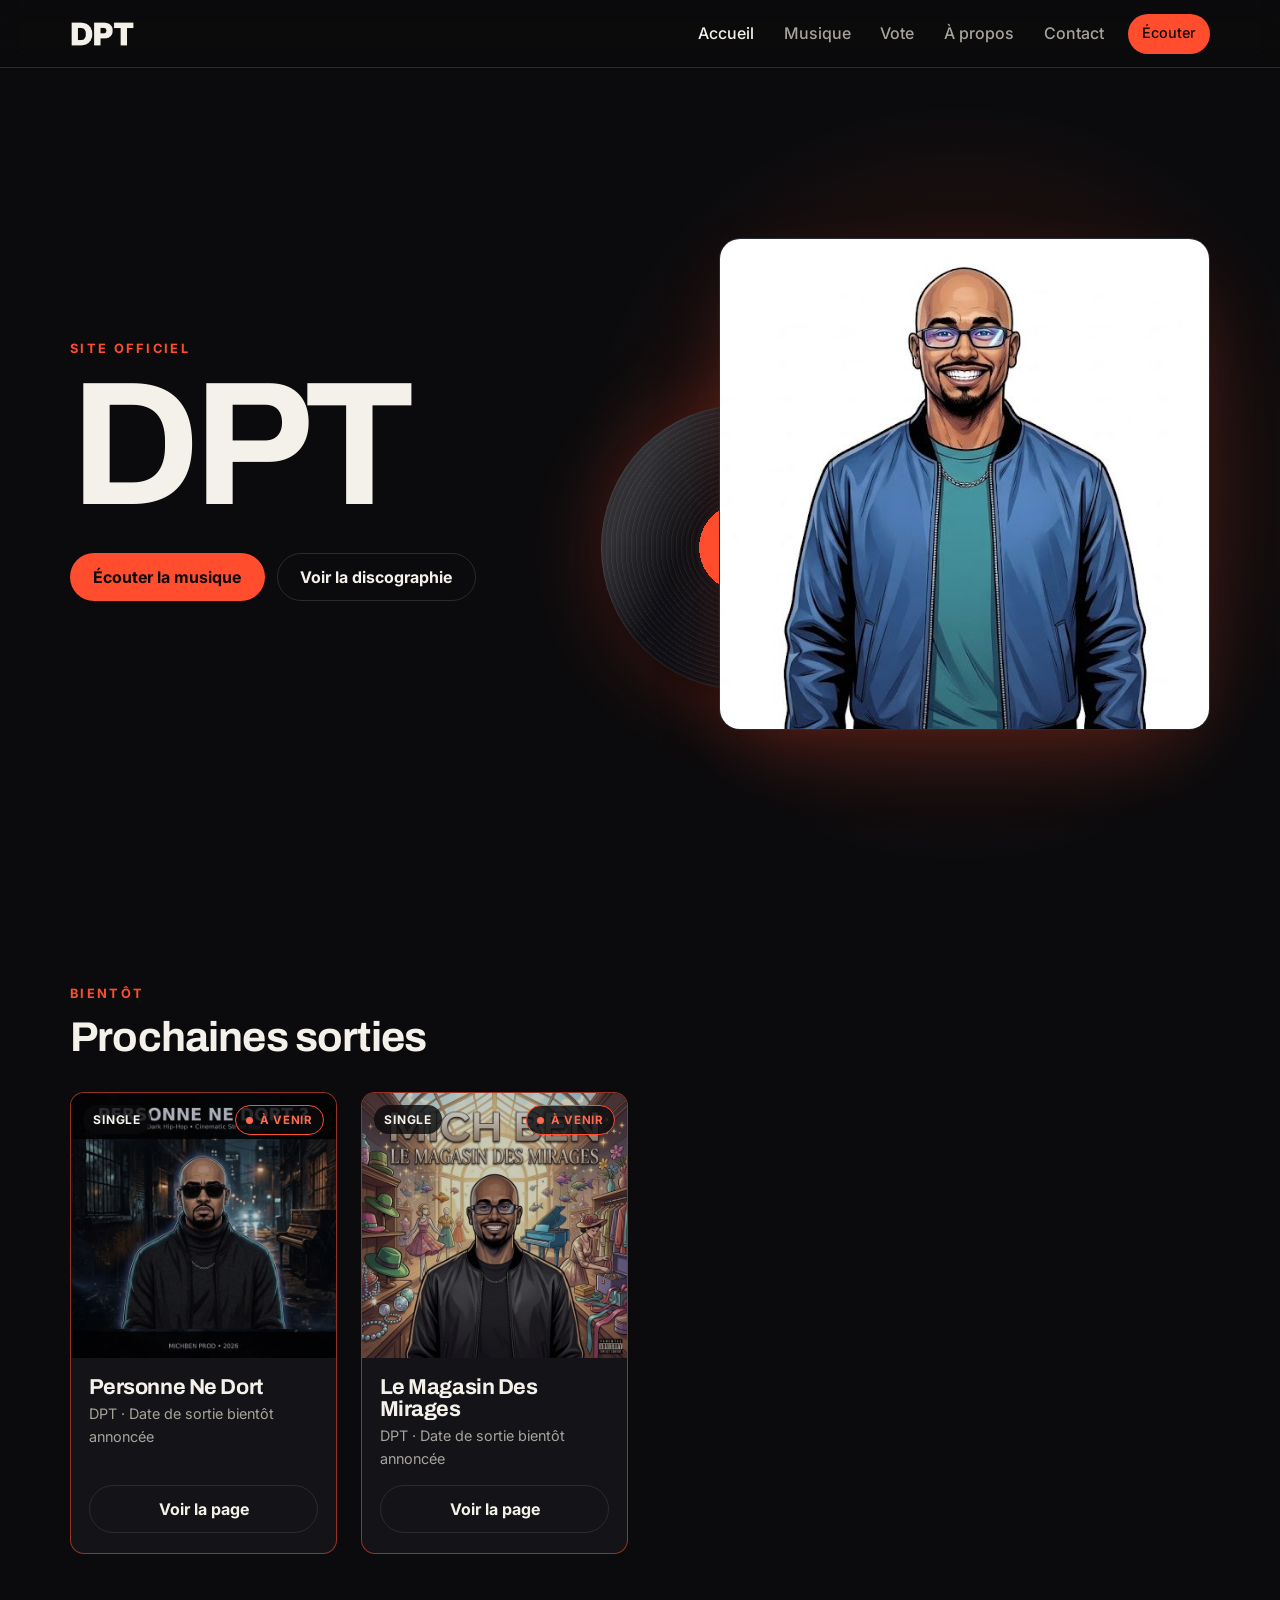
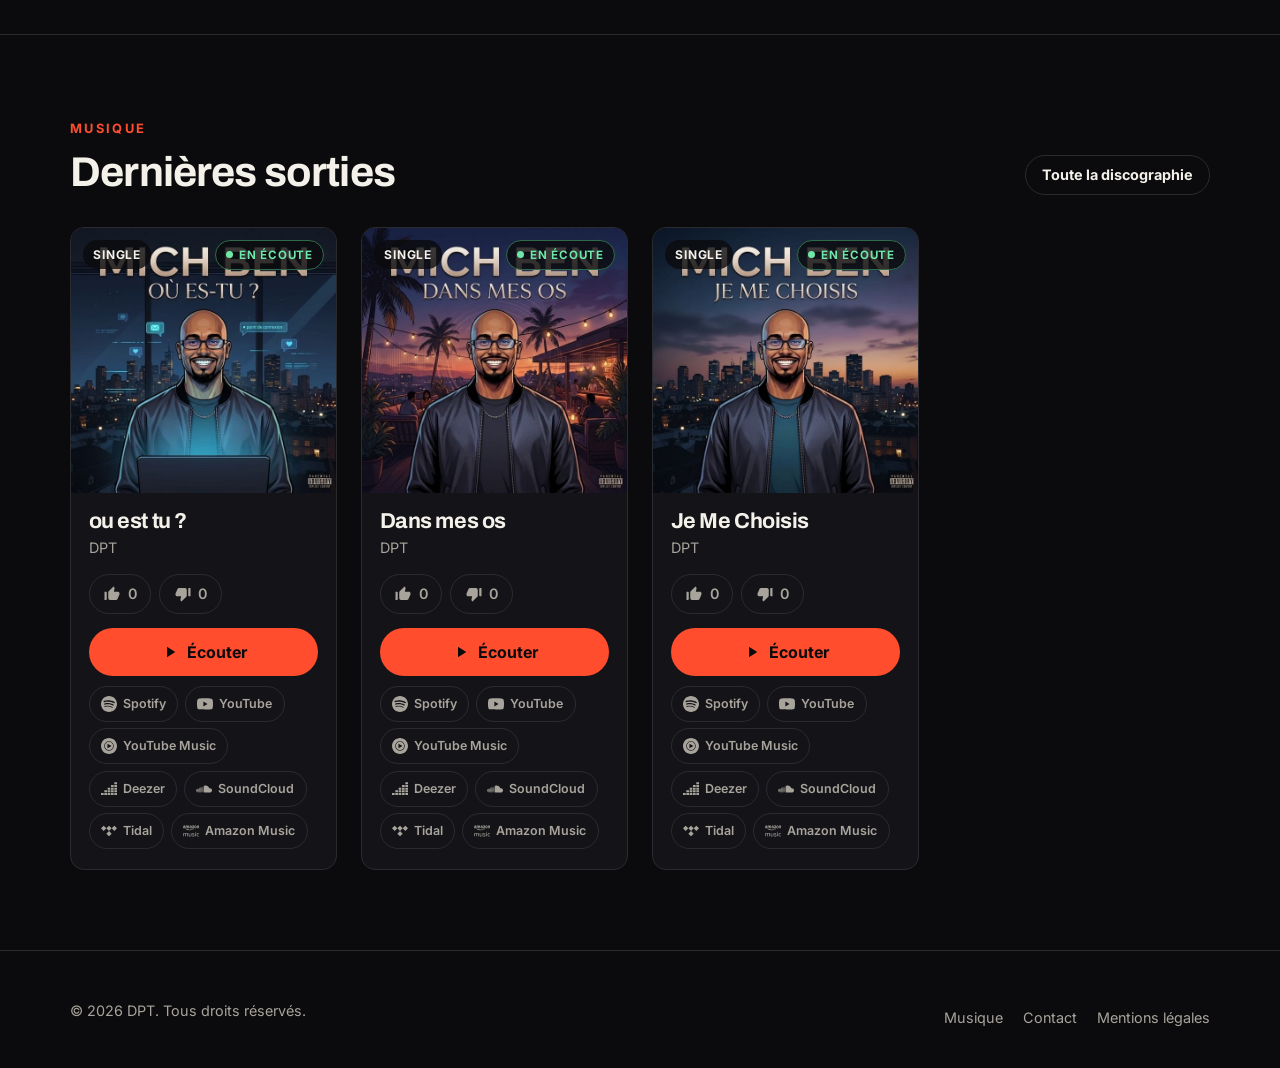
==== commit 7598ac26: "Sorties à venir : plus de liens d'écoute ni de vinyle sur les pochettes - Retire le petit disque vin" ====
--- a/index.html
+++ b/index.html
@@ -34,9 +34,9 @@
   <link rel="preconnect" href="https://fonts.gstatic.com" crossorigin>
   <link rel="stylesheet" href="https://fonts.googleapis.com/css2?family=Archivo:wght@800;900&amp;family=Inter:wght@400;500;600;700&amp;display=swap">
 
-  <link rel="stylesheet" href="assets/css/style.css?v=5">
+  <link rel="stylesheet" href="assets/css/style.css?v=6">
   <link rel="stylesheet" href="assets/css/votes.css">
-  <script src="assets/js/main.js?v=5" defer></script>
+  <script src="assets/js/main.js?v=6" defer></script>
   <script src="assets/js/votes.js" defer></script>
 </head><body>
   <a class="skip-link" href="#contenu">Aller au contenu</a>
--- a/assets/css/style.css
+++ b/assets/css/style.css
@@ -694,22 +694,6 @@
 }
 .hero-vinyl .vinyl { position: relative; width: 100%; animation-duration: 9s; }
 
-/* Cartes morceaux : petit disque qui sort de la pochette au survol. */
-.vinyl-sm {
-  position: absolute;
-  z-index: 1;
-  width: 55%;
-  top: 22.5%;
-  right: 6%;
-  transform: translateX(42%);
-  opacity: 0;
-  transition: transform .45s var(--ease), opacity .35s var(--ease);
-  animation-duration: 4s;
-}
-.track-card:hover .vinyl-sm,
-.track-card:focus-within .vinyl-sm { transform: translateX(0); opacity: .96; }
-.track-card.is-soon .vinyl-sm { animation-duration: 12s; }
-
 @media (max-width: 860px) {
   /* Sur mobile la photo est collée à gauche : le disque passe à droite. */
   .hero-vinyl { width: 42%; left: auto; right: -4%; bottom: 6%; }
